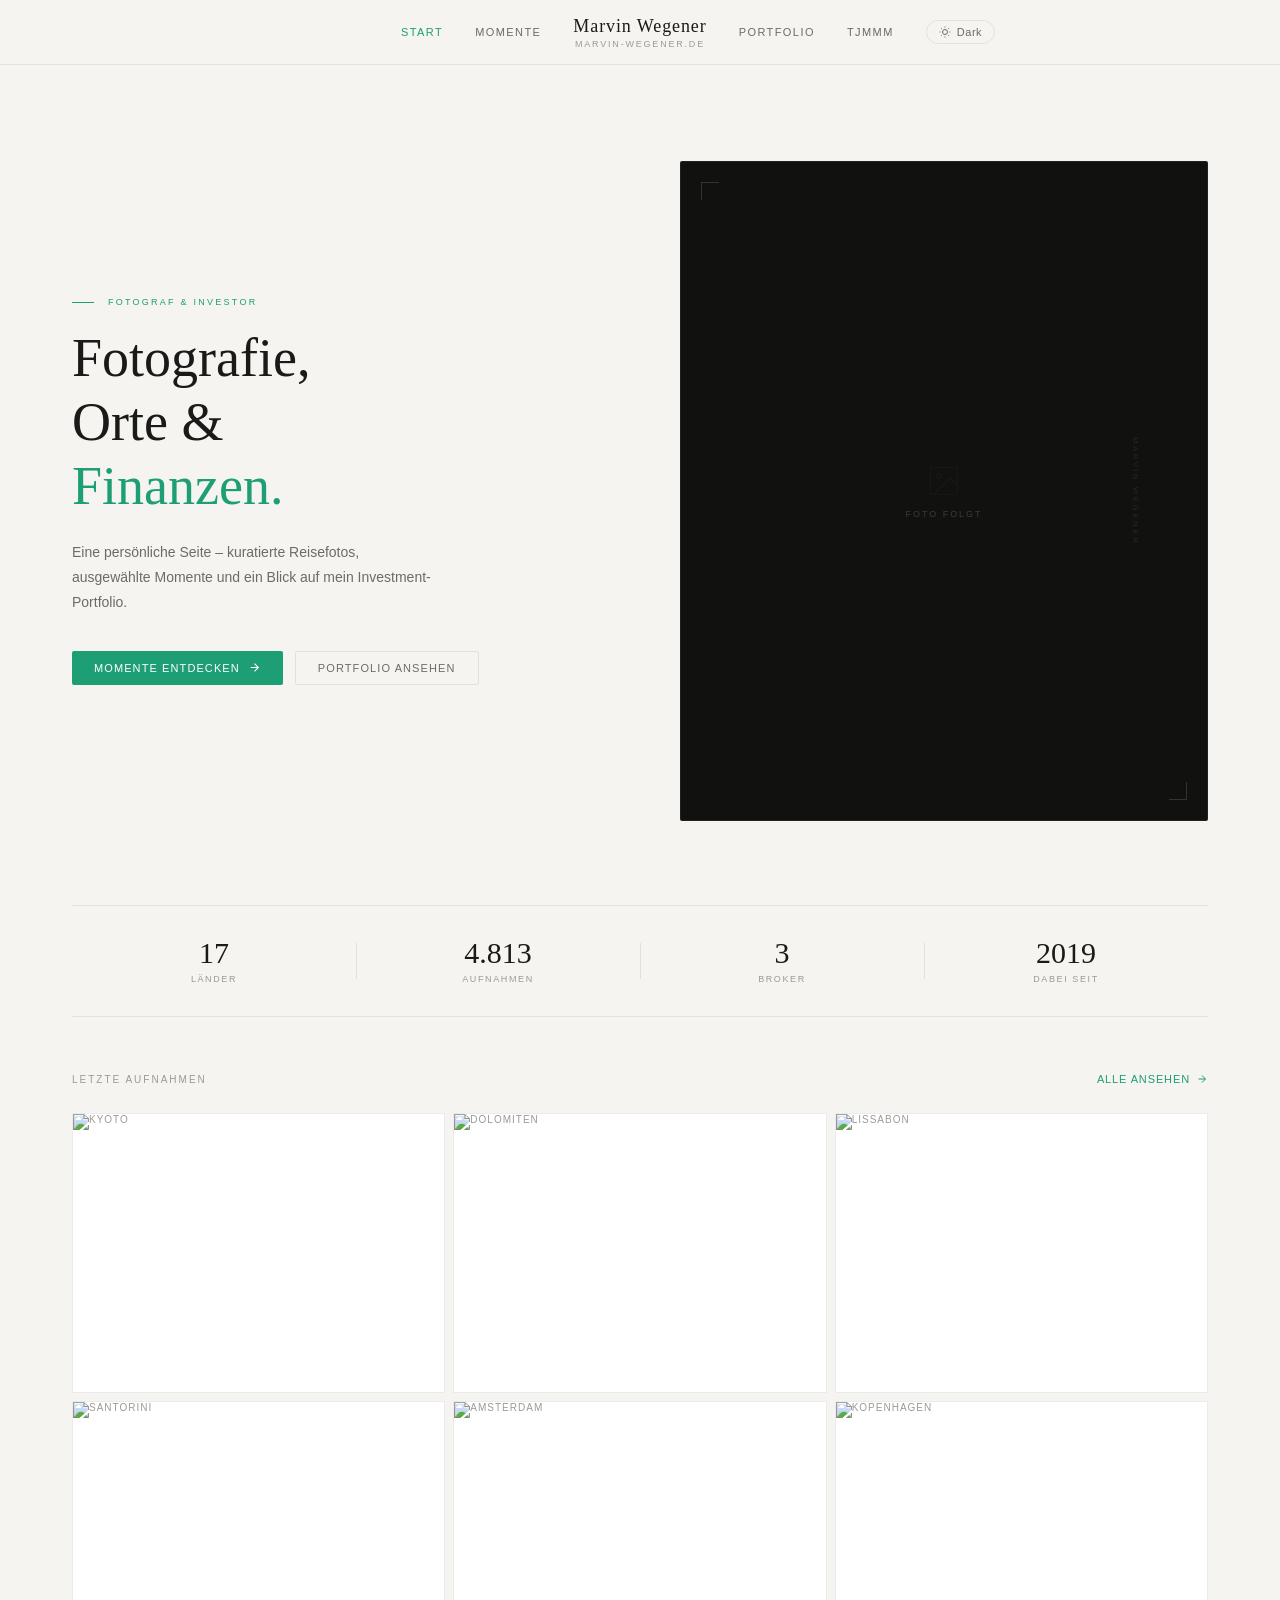
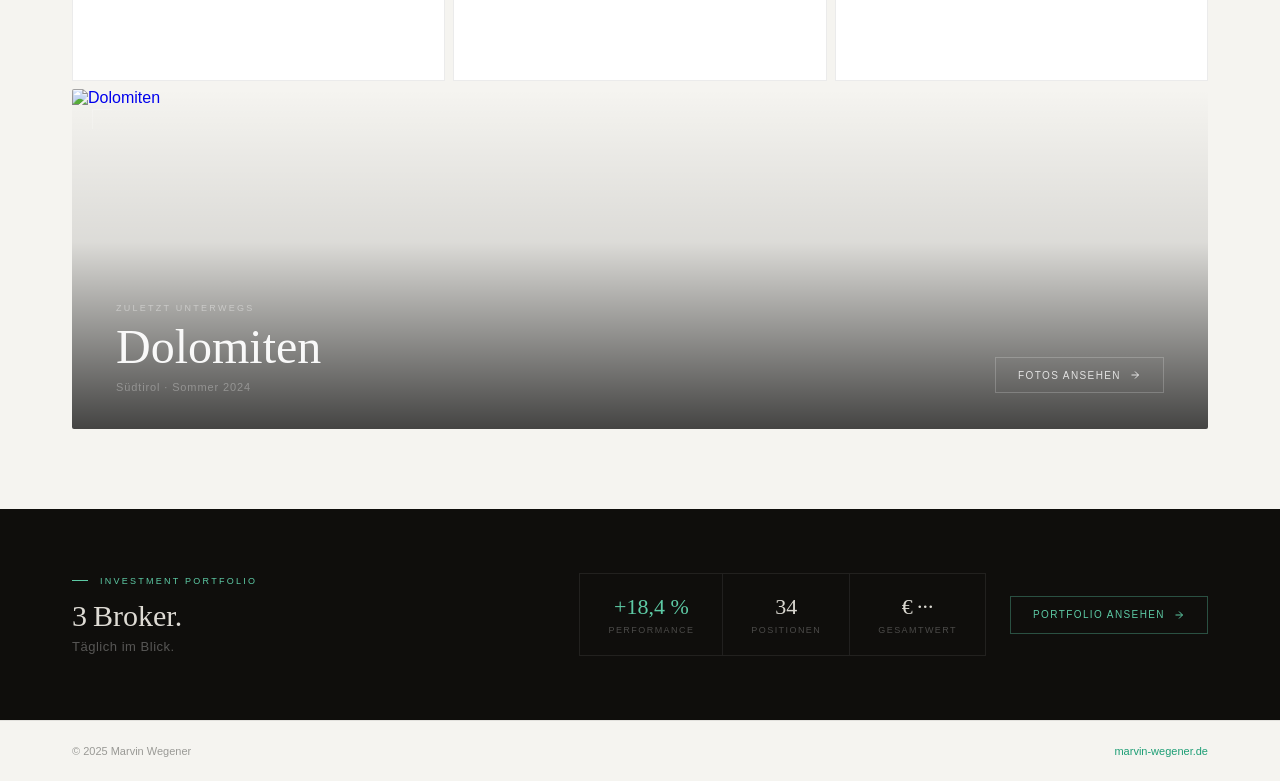
==== index.html @ 14f3e764 "Add files via upload" ====
<!DOCTYPE html>
<html lang="de">
<head>
  <meta charset="UTF-8">
  <meta name="viewport" content="width=device-width, initial-scale=1.0">
  <title>Marvin Wegener</title>
  <link rel="stylesheet" href="css/style.css">
  <style>
    /* ── STARTSEITE: Hero ── */
    main { max-width: 1200px; margin: 0 auto; padding: 0 2rem; }

    .hero {
      padding: 96px 0 84px;
      display: grid;
      grid-template-columns: 1fr 1fr;
      gap: 80px;
      align-items: center;
    }
    @media (max-width: 700px) { .hero { grid-template-columns: 1fr; gap: 40px; padding: 56px 0 48px; } }

    /* Eyebrow */
    .hero-eyebrow {
      display: flex;
      align-items: center;
      gap: 14px;
      font-size: 9px;
      letter-spacing: 0.25em;
      text-transform: uppercase;
      color: var(--teal);
      margin-bottom: 20px;
    }
    .hero-eyebrow::before {
      content: '';
      width: 22px;
      height: 0.5px;
      background: var(--teal);
      flex-shrink: 0;
    }

    .hero-text h2 {
      font-family: var(--serif);
      font-size: 54px;
      font-weight: 400;
      line-height: 1.18;
      color: var(--text);
      margin-bottom: 22px;
    }
    .hero-text h2 .accent { color: var(--teal); }
    .hero-text p {
      font-size: 14px;
      color: var(--text-sec);
      line-height: 1.78;
      margin-bottom: 36px;
      max-width: 360px;
    }
    .hero-actions { display: flex; gap: 12px; flex-wrap: wrap; }

    /* Bildplatzhalter */
    .hero-image {
      aspect-ratio: 4/5;
      background: #111110;
      border: 0.5px solid rgba(255,255,255,0.07);
      border-radius: 2px;
      position: relative;
      overflow: hidden;
      display: flex;
      align-items: center;
      justify-content: center;
      flex-direction: column;
      gap: 10px;
      color: rgba(255,255,255,0.18);
      font-size: 9px;
      letter-spacing: 0.22em;
      text-transform: uppercase;
    }
    .hero-image::before {
      content: '';
      position: absolute;
      top: 20px; left: 20px;
      width: 18px; height: 18px;
      border-top: 0.5px solid rgba(255,255,255,0.14);
      border-left: 0.5px solid rgba(255,255,255,0.14);
    }
    .hero-image::after {
      content: '';
      position: absolute;
      bottom: 20px; right: 20px;
      width: 18px; height: 18px;
      border-bottom: 0.5px solid rgba(255,255,255,0.14);
      border-right: 0.5px solid rgba(255,255,255,0.14);
    }
    .hero-image svg { opacity: 0.16; }
    .hero-image-side {
      position: absolute;
      right: 18px; top: 50%;
      transform: translateY(-50%) rotate(90deg);
      font-size: 8px;
      letter-spacing: 0.3em;
      text-transform: uppercase;
      color: rgba(255,255,255,0.09);
      white-space: nowrap;
    }

    /* ── STATS-STRIP ── */
    .stats-strip {
      display: grid;
      grid-template-columns: repeat(4, 1fr);
      padding: 32px 0;
      border-top: 0.5px solid var(--border);
      border-bottom: 0.5px solid var(--border);
    }
    @media (max-width: 600px) { .stats-strip { grid-template-columns: repeat(2, 1fr); } }

    .stat-item {
      display: flex;
      flex-direction: column;
      align-items: center;
      gap: 6px;
      position: relative;
    }
    .stat-item + .stat-item::before {
      content: '';
      position: absolute;
      left: 0; top: 10%; bottom: 10%;
      width: 0.5px;
      background: var(--border);
    }
    .stat-num {
      font-family: var(--serif);
      font-size: 30px;
      font-weight: 400;
      color: var(--text);
      line-height: 1;
    }
    .stat-desc {
      font-size: 9px;
      letter-spacing: 0.18em;
      text-transform: uppercase;
      color: var(--text-muted);
    }

    /* ── PREVIEW-SEKTION ── */
    .preview-section { padding: 56px 0 0; }
    .preview-header {
      display: flex;
      justify-content: space-between;
      align-items: baseline;
      margin-bottom: 28px;
    }
    .preview-label {
      font-size: 10px;
      letter-spacing: 0.2em;
      text-transform: uppercase;
      color: var(--text-muted);
    }
    .preview-link {
      font-size: 11px;
      letter-spacing: 0.08em;
      text-transform: uppercase;
      color: var(--teal);
      text-decoration: none;
      display: inline-flex;
      align-items: center;
      gap: 6px;
      transition: opacity 0.2s;
    }
    .preview-link:hover { opacity: 0.7; }
    .preview-link svg { transition: transform 0.2s; }
    .preview-link:hover svg { transform: translateX(3px); }

    .preview-grid {
      display: grid;
      grid-template-columns: repeat(3, 1fr);
      gap: 8px;
    }
    @media (max-width: 600px) { .preview-grid { grid-template-columns: 1fr 1fr; } }

    .preview-card {
      position: relative;
      overflow: hidden;
      cursor: pointer;
      background: var(--surface);
      border: 0.5px solid var(--border);
      aspect-ratio: 4/3;
      display: flex;
      align-items: center;
      justify-content: center;
      flex-direction: column;
      gap: 8px;
      color: var(--text-muted);
      font-size: 10px;
      letter-spacing: 0.1em;
      text-transform: uppercase;
      transition: transform 0.35s ease, box-shadow 0.35s ease, border-color var(--t);
      text-decoration: none;
    }
    .preview-card:hover {
      transform: translateY(-4px);
      box-shadow: 0 16px 48px rgba(0,0,0,0.12);
      border-color: transparent;
    }
    .preview-card-img {
      position: absolute;
      inset: 0;
      width: 100%;
      height: 100%;
      object-fit: cover;
      object-position: center;
    }

    .card-num {
      position: absolute;
      top: 13px; left: 14px;
      font-family: var(--serif);
      font-size: 11px;
      color: rgba(255,255,255,0.55);
      line-height: 1;
      z-index: 1;
    }

    .card-loc {
      position: absolute;
      bottom: 0; left: 0; right: 0;
      padding: 28px 14px 13px;
      background: linear-gradient(transparent, rgba(0,0,0,0.65));
      opacity: 0;
      transition: opacity 0.3s ease;
      display: flex;
      justify-content: space-between;
      align-items: flex-end;
      font-size: 10px;
      letter-spacing: 0.08em;
      text-transform: uppercase;
      z-index: 1;
    }
    .preview-card:hover .card-loc { opacity: 1; }
    .card-loc-name { color: rgba(255,255,255,0.9); }
    .card-loc-year {
      color: rgba(255,255,255,0.4);
      font-family: var(--serif);
      font-size: 13px;
      letter-spacing: 0;
    }

    /* ── FEATURED DESTINATION ── */
    .featured-section { padding: 8px 0 80px; }

    .featured-card {
      position: relative;
      overflow: hidden;
      height: 340px;
      border-radius: 2px;
      display: flex;
      align-items: flex-end;
      text-decoration: none;
      transition: box-shadow 0.35s ease;
    }
    .featured-card:hover { box-shadow: 0 20px 60px rgba(0,0,0,0.2); }

    /* Foto-Overlay-Gradient */
    .featured-card::before {
      content: '';
      position: absolute;
      inset: 0;
      background: linear-gradient(to top, rgba(0,0,0,0.72) 0%, rgba(0,0,0,0.1) 55%, transparent 100%);
      z-index: 1;
    }
    /* Framing-Ecken */
    .featured-card::after {
      content: '';
      position: absolute;
      top: 20px; left: 20px;
      width: 20px; height: 20px;
      border-top: 0.5px solid rgba(255,255,255,0.2);
      border-left: 0.5px solid rgba(255,255,255,0.2);
      z-index: 2;
    }

    .featured-inner {
      position: relative;
      z-index: 2;
      padding: 36px 44px;
      width: 100%;
      display: flex;
      align-items: flex-end;
      justify-content: space-between;
      gap: 24px;
    }
    @media (max-width: 600px) { .featured-inner { flex-direction: column; align-items: flex-start; padding: 24px; } }

    .featured-meta { display: flex; flex-direction: column; gap: 8px; }
    .featured-eyebrow {
      font-size: 9px;
      letter-spacing: 0.25em;
      text-transform: uppercase;
      color: rgba(255,255,255,0.4);
    }
    .featured-place {
      font-family: var(--serif);
      font-size: 48px;
      font-weight: 400;
      color: rgba(255,255,255,0.95);
      line-height: 1.08;
    }
    .featured-sub {
      font-size: 11px;
      color: rgba(255,255,255,0.3);
      letter-spacing: 0.08em;
    }

    .featured-cta {
      display: inline-flex;
      align-items: center;
      gap: 8px;
      padding: 11px 22px;
      border: 0.5px solid rgba(255,255,255,0.2);
      color: rgba(255,255,255,0.8);
      font-size: 10px;
      letter-spacing: 0.14em;
      text-transform: uppercase;
      white-space: nowrap;
      transition: all 0.25s;
      flex-shrink: 0;
    }
    .featured-cta:hover { border-color: rgba(255,255,255,0.5); color: #fff; }
    .featured-cta svg { transition: transform 0.2s; }
    .featured-cta:hover svg { transform: translateX(3px); }

    /* ── PORTFOLIO-TEASER (außerhalb main, volle Breite) ── */
    .portfolio-teaser {
      background: #0f0e0c;
      padding: 64px 0;
    }
    .pt-inner {
      max-width: 1200px;
      margin: 0 auto;
      padding: 0 2rem;
      display: flex;
      align-items: center;
      justify-content: space-between;
      gap: 48px;
    }
    @media (max-width: 700px) { .pt-inner { flex-direction: column; align-items: flex-start; gap: 28px; } }

    .pt-left { flex-shrink: 0; }

    .pt-eyebrow {
      font-size: 9px;
      letter-spacing: 0.25em;
      text-transform: uppercase;
      color: #5DCAA5;
      margin-bottom: 12px;
      display: flex;
      align-items: center;
      gap: 12px;
    }
    .pt-eyebrow::before {
      content: '';
      width: 16px;
      height: 0.5px;
      background: #5DCAA5;
      flex-shrink: 0;
    }
    .pt-title {
      font-family: var(--serif);
      font-size: 30px;
      font-weight: 400;
      color: rgba(240,237,230,0.92);
      line-height: 1.2;
      white-space: nowrap;
    }
    .pt-subtitle {
      font-size: 13px;
      color: rgba(255,255,255,0.3);
      margin-top: 5px;
      letter-spacing: 0.04em;
    }

    .pt-right {
      display: flex;
      align-items: center;
      gap: 24px;
      flex-shrink: 0;
    }
    @media (max-width: 700px) { .pt-right { flex-wrap: wrap; } }

    .pt-stats {
      display: flex;
      border: 0.5px solid rgba(255,255,255,0.08);
    }
    .pt-stat {
      padding: 20px 28px;
      text-align: center;
      border-right: 0.5px solid rgba(255,255,255,0.08);
    }
    .pt-stat:last-child { border-right: none; }
    .pt-stat-num {
      font-family: var(--serif);
      font-size: 22px;
      color: rgba(240,237,230,0.9);
      margin-bottom: 5px;
    }
    .pt-stat-num.pos { color: #5DCAA5; }
    .pt-stat-desc {
      font-size: 9px;
      letter-spacing: 0.16em;
      text-transform: uppercase;
      color: rgba(255,255,255,0.25);
    }

    .pt-cta {
      display: inline-flex;
      align-items: center;
      gap: 8px;
      padding: 12px 22px;
      border: 0.5px solid rgba(93,202,165,0.35);
      color: #5DCAA5;
      font-size: 10px;
      letter-spacing: 0.14em;
      text-transform: uppercase;
      text-decoration: none;
      white-space: nowrap;
      flex-shrink: 0;
      transition: all 0.25s;
    }
    .pt-cta:hover { background: rgba(93,202,165,0.08); border-color: #5DCAA5; }
    .pt-cta svg { transition: transform 0.2s; }
    .pt-cta:hover svg { transform: translateX(3px); }
  </style>
</head>
<body>
  <!-- Dark Mode FOUC-Schutz -->
  <script>if(localStorage.getItem('mw-dark')==='1')document.body.classList.add('dark');</script>

  <div id="site-header"></div>

  <main>
    <!-- HERO -->
    <div class="hero">
      <div class="hero-text">
        <div class="hero-eyebrow">Fotograf &amp; Investor</div>
        <h2>Fotografie,<br>Orte &amp;<br><span class="accent">Finanzen.</span></h2>
        <p>Eine persönliche Seite – kuratierte Reisefotos, ausgewählte Momente und ein Blick auf mein Investment-Portfolio.</p>
        <div class="hero-actions">
          <a href="momente.html" class="btn-primary">
            Momente entdecken
            <svg width="13" height="13" viewBox="0 0 24 24" fill="none" stroke="currentColor" stroke-width="2">
              <path d="M5 12h14M12 5l7 7-7 7"/>
            </svg>
          </a>
          <a href="portfolio.html" class="btn-secondary">Portfolio ansehen</a>
        </div>
      </div>
      <div class="hero-image">
        <!-- PLATZHALTER: Profilfoto -->
        <svg width="36" height="36" viewBox="0 0 24 24" fill="none" stroke="currentColor" stroke-width="0.8">
          <rect x="3" y="3" width="18" height="18" rx="1"/>
          <circle cx="8.5" cy="8.5" r="1.5"/>
          <path d="M21 15l-5-5L5 21"/>
        </svg>
        Foto folgt
        <div class="hero-image-side">Marvin Wegener</div>
      </div>
    </div>

    <!-- KENNZAHLEN STRIP -->
    <div class="stats-strip">
      <div class="stat-item">
        <span class="stat-num">17</span>
        <span class="stat-desc">Länder</span>
      </div>
      <div class="stat-item">
        <span class="stat-num">4.813</span>
        <span class="stat-desc">Aufnahmen</span>
      </div>
      <div class="stat-item">
        <span class="stat-num">3</span>
        <span class="stat-desc">Broker</span>
      </div>
      <div class="stat-item">
        <span class="stat-num">2019</span>
        <span class="stat-desc">Dabei seit</span>
      </div>
    </div>

    <!-- LETZTE AUFNAHMEN -->
    <div class="preview-section">
      <div class="preview-header">
        <span class="preview-label">Letzte Aufnahmen</span>
        <a href="momente.html" class="preview-link">
          Alle ansehen
          <svg width="12" height="12" viewBox="0 0 24 24" fill="none" stroke="currentColor" stroke-width="2">
            <path d="M5 12h14M12 5l7 7-7 7"/>
          </svg>
        </a>
      </div>
      <div class="preview-grid">
        <a href="momente.html" class="preview-card">
          <img class="preview-card-img" src="https://picsum.photos/seed/kyoto-2023/600/450" alt="Kyoto" loading="lazy">
          <span class="card-num">01</span>
          <div class="card-loc">
            <span class="card-loc-name">Kyoto</span>
            <span class="card-loc-year">2023</span>
          </div>
        </a>
        <a href="momente.html" class="preview-card">
          <img class="preview-card-img" src="https://picsum.photos/seed/dolomiten-2024/600/450" alt="Dolomiten" loading="lazy">
          <span class="card-num">02</span>
          <div class="card-loc">
            <span class="card-loc-name">Dolomiten</span>
            <span class="card-loc-year">2024</span>
          </div>
        </a>
        <a href="momente.html" class="preview-card">
          <img class="preview-card-img" src="https://picsum.photos/seed/lissabon-2022/600/450" alt="Lissabon" loading="lazy">
          <span class="card-num">03</span>
          <div class="card-loc">
            <span class="card-loc-name">Lissabon</span>
            <span class="card-loc-year">2022</span>
          </div>
        </a>
        <a href="momente.html" class="preview-card">
          <img class="preview-card-img" src="https://picsum.photos/seed/santorini-2023/600/450" alt="Santorini" loading="lazy">
          <span class="card-num">04</span>
          <div class="card-loc">
            <span class="card-loc-name">Santorini</span>
            <span class="card-loc-year">2023</span>
          </div>
        </a>
        <a href="momente.html" class="preview-card">
          <img class="preview-card-img" src="https://picsum.photos/seed/amsterdam-2022/600/450" alt="Amsterdam" loading="lazy">
          <span class="card-num">05</span>
          <div class="card-loc">
            <span class="card-loc-name">Amsterdam</span>
            <span class="card-loc-year">2022</span>
          </div>
        </a>
        <a href="momente.html" class="preview-card">
          <img class="preview-card-img" src="https://picsum.photos/seed/kopenhagen-2024/600/450" alt="Kopenhagen" loading="lazy">
          <span class="card-num">06</span>
          <div class="card-loc">
            <span class="card-loc-name">Kopenhagen</span>
            <span class="card-loc-year">2024</span>
          </div>
        </a>
      </div>
    </div>

    <!-- FEATURED DESTINATION -->
    <div class="featured-section">
      <a href="momente.html" class="featured-card">
        <img src="https://picsum.photos/seed/dolomiten-alps-hero/1200/400" alt="Dolomiten" style="position:absolute;inset:0;width:100%;height:100%;object-fit:cover;object-position:center;">
        <div class="featured-inner">
          <div class="featured-meta">
            <span class="featured-eyebrow">Zuletzt unterwegs</span>
            <h3 class="featured-place">Dolomiten</h3>
            <span class="featured-sub">Südtirol · Sommer 2024</span>
          </div>
          <span class="featured-cta">
            Fotos ansehen
            <svg width="12" height="12" viewBox="0 0 24 24" fill="none" stroke="currentColor" stroke-width="2">
              <path d="M5 12h14M12 5l7 7-7 7"/>
            </svg>
          </span>
        </div>
      </a>
    </div>
  </main>

  <!-- PORTFOLIO-TEASER (volle Breite, außerhalb main) -->
  <div class="portfolio-teaser">
    <div class="pt-inner">
      <div class="pt-left">
        <div class="pt-eyebrow">Investment Portfolio</div>
        <div class="pt-title">3&thinsp;Broker.</div>
        <div class="pt-subtitle">Täglich im Blick.</div>
      </div>
      <div class="pt-right">
        <div class="pt-stats">
          <div class="pt-stat">
            <div class="pt-stat-num pos">+18,4 %</div>
            <div class="pt-stat-desc">Performance</div>
          </div>
          <div class="pt-stat">
            <div class="pt-stat-num">34</div>
            <div class="pt-stat-desc">Positionen</div>
          </div>
          <div class="pt-stat">
            <div class="pt-stat-num">€&thinsp;···</div>
            <div class="pt-stat-desc">Gesamtwert</div>
          </div>
        </div>
        <a href="portfolio.html" class="pt-cta">
          Portfolio ansehen
          <svg width="12" height="12" viewBox="0 0 24 24" fill="none" stroke="currentColor" stroke-width="2">
            <path d="M5 12h14M12 5l7 7-7 7"/>
          </svg>
        </a>
      </div>
    </div>
  </div>

  <div id="site-footer"></div>

  <script src="js/main.js"></script>
</body>
</html>
---- css/style.css ----
/* ── CSS VARIABLEN ── */
:root {
  --bg: #f5f4f0;
  --surface: #fff;
  --text: #1a1a18;
  --text-sec: #6b6b67;
  --text-muted: #9a9a96;
  --border: rgba(0, 0, 0, 0.08);
  --teal: #1D9E75;
  --teal-dark: #0F6E56;
  --serif: Georgia, 'Times New Roman', serif;
  --sans: -apple-system, BlinkMacSystemFont, 'Segoe UI', sans-serif;
  --t: 0.3s ease;
}

body.dark {
  --bg: #141412;
  --surface: #1e1e1c;
  --text: #e8e7e3;
  --text-sec: #9a9a96;
  --text-muted: #5f5e5a;
  --border: rgba(255, 255, 255, 0.08);
  --teal: #5DCAA5;
  --teal-dark: #9FE1CB;
}

/* ── RESET ── */
*, *::before, *::after { box-sizing: border-box; margin: 0; padding: 0; }

body {
  background: var(--bg);
  color: var(--text);
  font-family: var(--sans);
  transition: background var(--t), color var(--t);
}

/* ── HEADER ── */
/* Sticky auf dem Wrapper, nicht dem inneren <header> — sonst bricht der Containing Block */
#site-header {
  position: sticky;
  top: 0;
  z-index: 100;
}

#site-header header {
  border-bottom: 0.5px solid var(--border);
  background: var(--bg);
  transition: background var(--t);
}

.header-inner {
  display: grid;
  grid-template-columns: 1fr auto 1fr;
  align-items: center;
  padding: 0 2rem;
  height: 64px;
  max-width: 1200px;
  margin: 0 auto;
}

/* Navigation von der Mitte aus — beide Seiten zeigen zum Logo hin */
nav.nav-left  { display: flex; gap: 2rem; justify-content: flex-end; }
nav.nav-right { display: flex; gap: 2rem; justify-content: flex-start; align-items: center; }

nav a {
  font-size: 11px;
  letter-spacing: 0.13em;
  text-transform: uppercase;
  color: var(--text-sec);
  text-decoration: none;
  font-weight: 500;
  transition: color var(--t);
}
nav a:hover, nav a.active { color: var(--teal); }

.logo { text-align: center; padding: 0 2rem; }
.logo h1 {
  font-family: var(--serif);
  font-size: 18px;
  font-weight: 400;
  letter-spacing: 0.05em;
  color: var(--text);
}
.logo p {
  font-size: 9px;
  letter-spacing: 0.2em;
  text-transform: uppercase;
  color: var(--text-muted);
  margin-top: 2px;
}

.toggle-btn {
  background: none;
  border: 0.5px solid var(--border);
  border-radius: 20px;
  padding: 5px 12px;
  cursor: pointer;
  color: var(--text-sec);
  font-size: 11px;
  font-family: var(--sans);
  letter-spacing: 0.05em;
  display: flex;
  align-items: center;
  gap: 6px;
  transition: all var(--t);
}
.toggle-btn:hover { border-color: var(--teal); color: var(--teal); }

/* ── BUTTONS (geteilt) ── */
.btn-primary {
  background: var(--teal);
  color: #fff;
  border: none;
  padding: 10px 22px;
  border-radius: 2px;
  font-size: 11px;
  letter-spacing: 0.1em;
  text-transform: uppercase;
  cursor: pointer;
  font-family: var(--sans);
  font-weight: 500;
  text-decoration: none;
  display: inline-flex;
  align-items: center;
  gap: 8px;
  transition: opacity 0.2s;
}
.btn-primary:hover { opacity: 0.85; }

.btn-secondary {
  background: transparent;
  color: var(--text-sec);
  border: 0.5px solid var(--border);
  padding: 10px 22px;
  border-radius: 2px;
  font-size: 11px;
  letter-spacing: 0.1em;
  text-transform: uppercase;
  cursor: pointer;
  font-family: var(--sans);
  font-weight: 500;
  text-decoration: none;
  display: inline-flex;
  align-items: center;
  gap: 8px;
  transition: all 0.2s;
}
.btn-secondary:hover { border-color: var(--teal); color: var(--teal); }

/* ── FOOTER ── */
.footer-wrap { border-top: 0.5px solid var(--border); }
footer {
  padding: 24px 2rem;
  display: flex;
  justify-content: space-between;
  max-width: 1200px;
  margin: 0 auto;
  font-size: 11px;
  color: var(--text-muted);
}

/* ── PIN MODAL (geteilt — portfolio & momente) ── */
.pin-overlay {
  position: fixed; inset: 0;
  background: rgba(0,0,0,0.6);
  backdrop-filter: blur(4px);
  z-index: 200;
  display: flex; align-items: center; justify-content: center;
  opacity: 0; pointer-events: none;
  transition: opacity 0.2s ease;
}
.pin-overlay.visible { opacity: 1; pointer-events: all; }
.pin-modal {
  background: var(--surface);
  border: 0.5px solid var(--border);
  padding: 36px 40px;
  min-width: 300px;
  text-align: center;
}
.pin-modal h3 { font-family: var(--serif); font-size: 20px; font-weight: 400; margin-bottom: 8px; }
.pin-modal p  { font-size: 12px; color: var(--text-muted); margin-bottom: 28px; line-height: 1.5; }
.pin-dots { display: flex; justify-content: center; gap: 12px; margin-bottom: 24px; }
.pin-dot  {
  width: 12px; height: 12px; border-radius: 50%;
  border: 0.5px solid var(--border); background: transparent;
  transition: background 0.15s, border-color 0.15s;
}
.pin-dot.filled { background: var(--teal); border-color: var(--teal); }
.pin-dot.error  { background: #c0524a;     border-color: #c0524a;     }
.pin-pad {
  display: grid; grid-template-columns: repeat(3,1fr);
  gap: 8px; margin-bottom: 16px;
}
.pin-key {
  background: none; border: 0.5px solid var(--border);
  padding: 14px; font-size: 16px; font-family: var(--serif);
  color: var(--text); cursor: pointer; transition: all 0.15s; border-radius: 2px;
}
.pin-key:hover  { border-color: var(--teal); color: var(--teal); }
.pin-key:active { background: var(--teal); color: #fff; border-color: var(--teal); }
.pin-cancel {
  font-size: 11px; letter-spacing: 0.1em; text-transform: uppercase;
  color: var(--text-muted); background: none; border: none;
  cursor: pointer; font-family: var(--sans); padding: 8px; transition: color 0.15s;
}
.pin-cancel:hover { color: var(--text); }
.pin-error-msg { font-size: 11px; color: #c0524a; height: 16px; margin-bottom: 4px; letter-spacing: 0.05em; }

/* ── SECTION LABEL (geteilt) ── */
.section-label {
  font-size: 10px;
  letter-spacing: 0.2em;
  text-transform: uppercase;
  color: var(--text-muted);
  margin-bottom: 20px;
  display: flex;
  align-items: center;
  gap: 12px;
}
.section-label::after {
  content: '';
  flex: 1;
  height: 0.5px;
  background: var(--border);
}
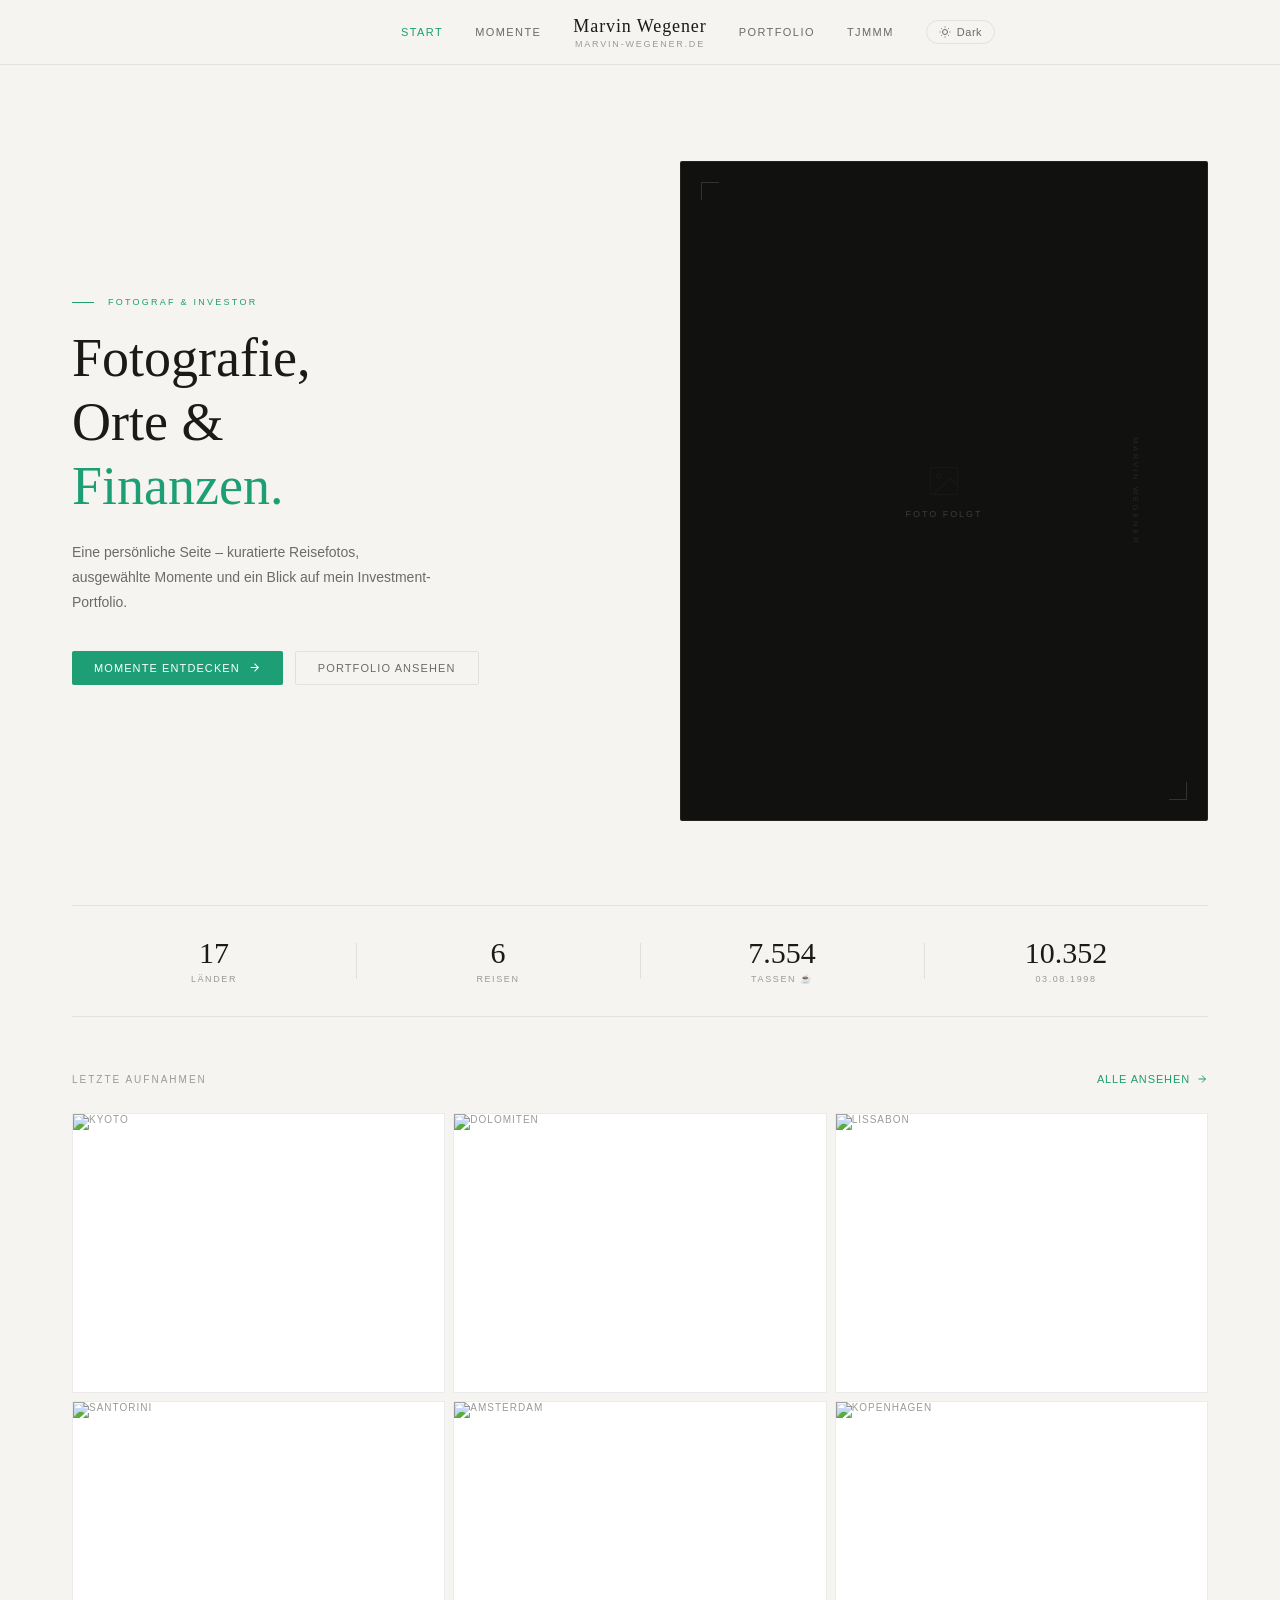
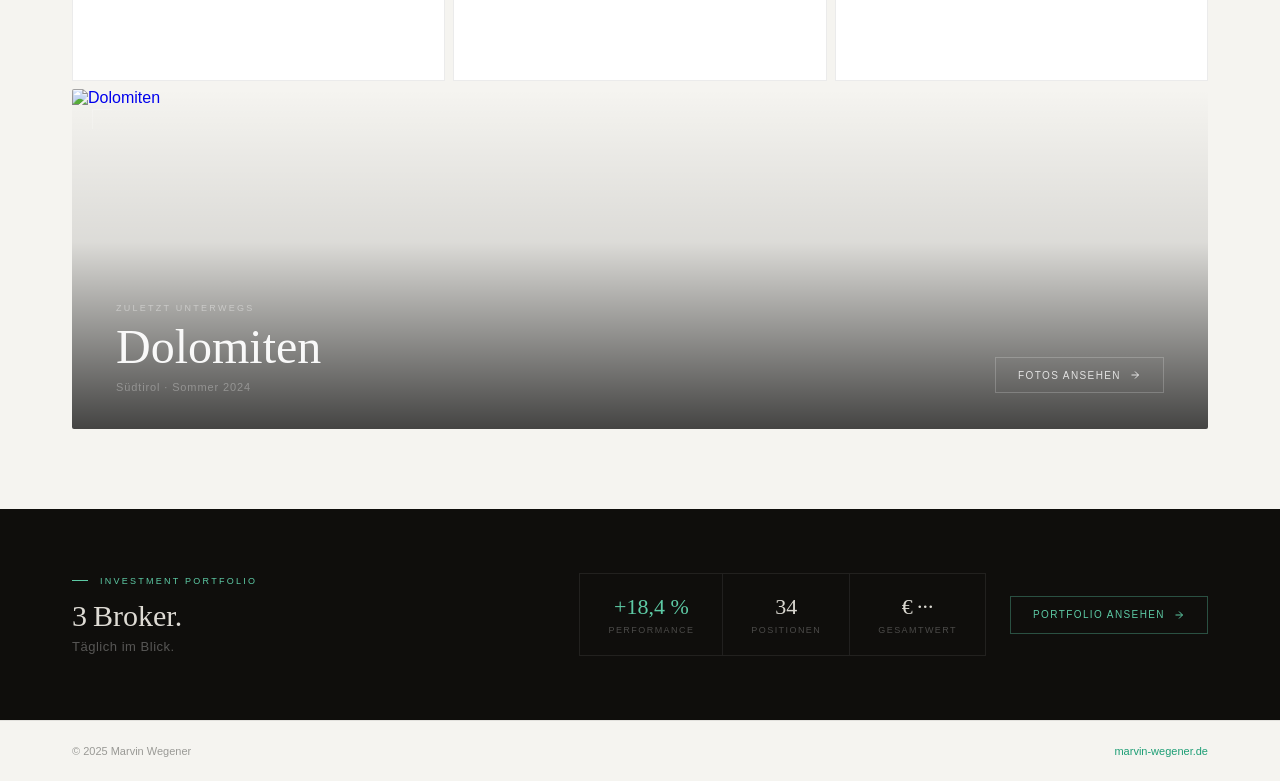
==== commit a1b0e125: "Live-Kurse, Foto-Upload und Stats-Verbesserungen - Portfolio: Finnhub (US) + Yahoo Finance (EU) Live" ====
--- a/index.html
+++ b/index.html
@@ -466,22 +466,56 @@
     <!-- KENNZAHLEN STRIP -->
     <div class="stats-strip">
       <div class="stat-item">
-        <span class="stat-num">17</span>
+        <span class="stat-num" id="stat-laender">17</span>
         <span class="stat-desc">Länder</span>
       </div>
       <div class="stat-item">
-        <span class="stat-num">4.813</span>
-        <span class="stat-desc">Aufnahmen</span>
+        <span class="stat-num" id="stat-reisen">6</span>
+        <span class="stat-desc">Reisen</span>
       </div>
       <div class="stat-item">
-        <span class="stat-num">3</span>
-        <span class="stat-desc">Broker</span>
+        <span class="stat-num" id="stat-kaffee">—</span>
+        <span class="stat-desc">Tassen ☕</span>
       </div>
       <div class="stat-item">
-        <span class="stat-num">2019</span>
-        <span class="stat-desc">Dabei seit</span>
+        <span class="stat-num" id="stat-tage">—</span>
+        <span class="stat-desc">03.08.1998</span>
       </div>
     </div>
+    <script>
+      (function() {
+        // ── Länder + Reisen aus localStorage ──
+        try {
+          const saved = localStorage.getItem('mw-trips');
+          if (saved) {
+            const trips = JSON.parse(saved);
+            const countries = new Set();
+            trips.forEach(function(t) {
+              t.photos.forEach(function(p) {
+                if (p.country) countries.add(p.country.trim().toLowerCase());
+              });
+            });
+            if (countries.size > 0) document.getElementById('stat-laender').textContent = countries.size;
+            document.getElementById('stat-reisen').textContent = trips.length;
+          }
+        } catch(e) {}
+
+        // ── Tage seit Geburtstag ──
+        var birthday = new Date(1998, 7, 3); // 03.08.1998
+        var today    = new Date();
+        today.setHours(0, 0, 0, 0);
+        birthday.setHours(0, 0, 0, 0);
+        var tage = Math.floor((today - birthday) / 86400000);
+        document.getElementById('stat-tage').textContent = tage.toLocaleString('de-DE');
+
+        // ── Kaffeetassen (2 Tassen/Tag seit 18. Geburtstag) ──
+        var coffeeStart = new Date(2016, 7, 3); // 03.08.2016
+        coffeeStart.setHours(0, 0, 0, 0);
+        var tageMitKaffee = Math.max(0, Math.floor((today - coffeeStart) / 86400000));
+        var tassen = tageMitKaffee * 2; // ← Tassen pro Tag hier anpassen
+        document.getElementById('stat-kaffee').textContent = tassen.toLocaleString('de-DE');
+      })();
+    </script>
 
     <!-- LETZTE AUFNAHMEN -->
     <div class="preview-section">
